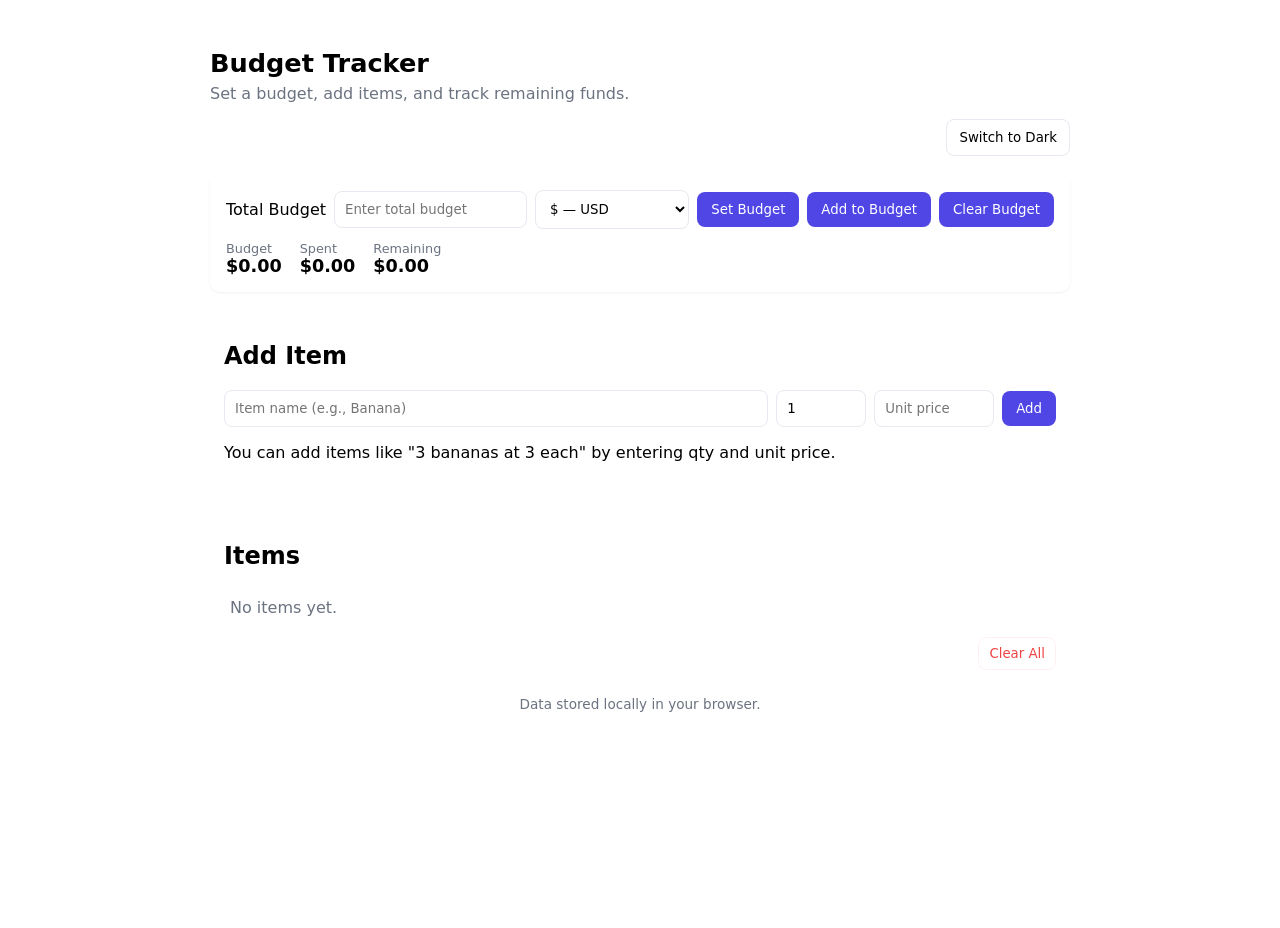
==== BudgetTracker/index.html @ 623ee90d "Update and rename Mainpage.html to index.html" ====
<!doctype html>
<html lang="en">
<head>
	<meta charset="utf-8" />
	<meta name="viewport" content="width=device-width,initial-scale=1" />
	<title>Budget Tracker</title>
	<link rel="stylesheet" href="style.css">
</head>
<body>
	<main class="container">
		<header>
			<h1>Budget Tracker</h1>
			<p class="muted">Set a budget, add items, and track remaining funds.</p>
			<div class="header-actions">
				<button id="themeToggleBtn" class="secondary">Toggle Theme</button>
			</div>
		</header>

		<section class="budget-card">
			<div class="field-row">
				<label for="budgetInput">Total Budget</label>
				<input id="budgetInput" type="number" placeholder="Enter total budget" min="0" />
				<select id="currencySelect" aria-label="Choose currency">
					<option value="USD">$ — USD</option>
					<option value="EUR">€ — EUR</option>
					<option value="GBP">£ — GBP</option>
					<option value="JPY">¥ — JPY</option>
					<option value="AUD">A$ — AUD</option>
					<option value="CAD">C$ — CAD</option>
                    <option value="PHP">₱ — PHP</option>
				</select>
				<button id="setBudgetBtn">Set Budget</button>
				<button id="addToBudgetBtn" class="secondary">Add to Budget</button>
				<button id="clearBudgetBtn" class="secondary">Clear Budget</button>
			</div>

			<div class="summary-row">
				<div>
					<div class="label">Budget</div>
					<div id="budgetAmount" class="amount">₱0.00</div>
				</div>
				<div>
					<div class="label">Spent</div>
					<div id="spentAmount" class="amount">₱0.00</div>
				</div>
				<div>
					<div class="label">Remaining</div>
					<div id="remainingAmount" class="amount">₱0.00</div>
				</div>
			</div>
		</section>

		<section class="add-item">
			<h2>Add Item</h2>
			<div class="field-row">
				<input id="itemName" type="text" placeholder="Item name (e.g., Banana)" />
				<input id="itemQty" type="number" class="qty" placeholder="Qty" min="1" value="1" />
				<input id="itemUnitPrice" type="number" class="unit" placeholder="Unit price" min="0" step="0.01" />
				<button id="addItemBtn">Add</button>
				<button id="cancelEditBtn" class="secondary hidden">Cancel</button>
			</div>
			<p class="muted small">You can add items like "3 bananas at 3 each" by entering qty and unit price.</p>
		</section>

		<section class="items-list">
			<h2>Items</h2>
			<ul id="items" class="list"></ul>
			<div class="list-actions">
				<button id="clearBtn" class="danger">Clear All</button>
			</div>
		</section>

		<footer class="attribution">Data stored locally in your browser.</footer>
	</main>

	<script src="app.js"></script>
</body>
</html>
---- BudgetTracker/style.css ----
/* Clean stylesheet for BudgetTracker */
*{box-sizing:border-box;font-family:Inter,system-ui,-apple-system,Segoe UI,Roboto,"Helvetica Neue",Arial}

:root{
    --bg: #ffffff; /* light mode page background */
    --card: #ffffff; /* card / input background */
    --accent: #4f46e5;
    --muted: #6b7280;
    --danger: #ef4444;
    --text: #000000; /* light mode text */
    --border: #e6e9ef;
    --bg-image: none;
}

html, body{
    height:100%;
    margin:0;
    background-color:var(--bg);
    background-image: var(--bg-image);
    background-size:cover;
    background-position:center;
    background-repeat:no-repeat;
    background-attachment:fixed;
    background-blend-mode:multiply;
    color:var(--text);
}

.container{max-width:900px;margin:28px auto;padding:20px}
header{margin-bottom:18px}
header h1{margin:0;font-size:1.6rem}
header .muted{color:var(--muted);margin-top:6px}

.budget-card{background:var(--card);padding:16px;border-radius:10px;box-shadow:0 1px 3px rgba(15,23,42,0.06);margin-bottom:16px;color:var(--text)}

.field-row{display:flex;gap:8px;align-items:center}
.field-row input[type=number],.field-row input[type=text],.field-row select{flex:1;padding:10px;border:1px solid var(--border);border-radius:8px;background:var(--card);color:var(--text)}
.field-row input.qty{max-width:90px}
.field-row input.unit{max-width:120px}
.field-row select{max-width:160px}
.field-row button{padding:10px 14px;background:var(--accent);color:#fff;border:none;border-radius:8px;cursor:pointer}
.field-row button:hover{filter:brightness(.95)}

.hidden{display:none}
.secondary{padding:10px 12px;border-radius:8px;border:1px solid var(--border);background:transparent;cursor:pointer;color:var(--text)}
.secondary:hover{filter:brightness(.98)}

.summary-row{display:flex;gap:18px;margin-top:12px}
.summary-row .label{color:var(--muted);font-size:.8rem}
.amount{font-weight:700;font-size:1.1rem}

.add-item{background:var(--card);padding:14px;border-radius:10px;margin-bottom:16px;color:var(--text)}
.items-list{background:var(--card);padding:14px;border-radius:10px;color:var(--text)}

.list{list-style:none;padding:0;margin:0}
.list li{display:flex;justify-content:space-between;align-items:center;padding:8px 6px;border-bottom:1px dashed rgba(0,0,0,0.06)}
.list li:last-child{border-bottom:0}

.item-left{display:flex;gap:12px;align-items:center}
.item-name{font-weight:600}
.item-amount{color:var(--muted)}

.item-actions{display:flex;align-items:center}
.item-actions button{border:0;background:transparent;cursor:pointer;margin-left:8px}
.item-actions .edit{color:var(--accent)}
.item-actions .remove{color:var(--danger)}

.list-actions{margin-top:12px;display:flex;justify-content:flex-end}
.danger{background:transparent;border:1px solid rgba(255,0,0,0.06);color:var(--danger);padding:8px 10px;border-radius:8px}
.attribution{color:var(--muted);font-size:.85rem;margin-top:12px;text-align:center}

.header-actions{display:flex;justify-content:flex-end;margin-top:8px}

/* Featured thumbnail used when this project is shown on the portfolio */
/* featured thumbnail removed (moved to portfolio Mainpage) */

@media (max-width:640px){.summary-row{flex-direction:column;gap:6px}.field-row{flex-direction:column;align-items:stretch}.field-row button{width:100%}}

/* Dark theme applied by adding .dark-theme to <html> */
.dark-theme{
    --bg: #000000; /* full black background in dark mode */
    --card: #111111; /* slightly lighter for cards/inputs */
    --accent: #8b5cf6;
    --muted: #9ca3af;
    --danger: #fca5a5;
    --text: #ffffff; /* white text */
    --border: rgba(255,255,255,0.08);
    --bg-image: url("blackbg.webp");
}

/* Smooth transitions for theme changes */
body, .budget-card, .add-item, .items-list{transition:background-color .18s ease,color .18s ease,border-color .18s ease}
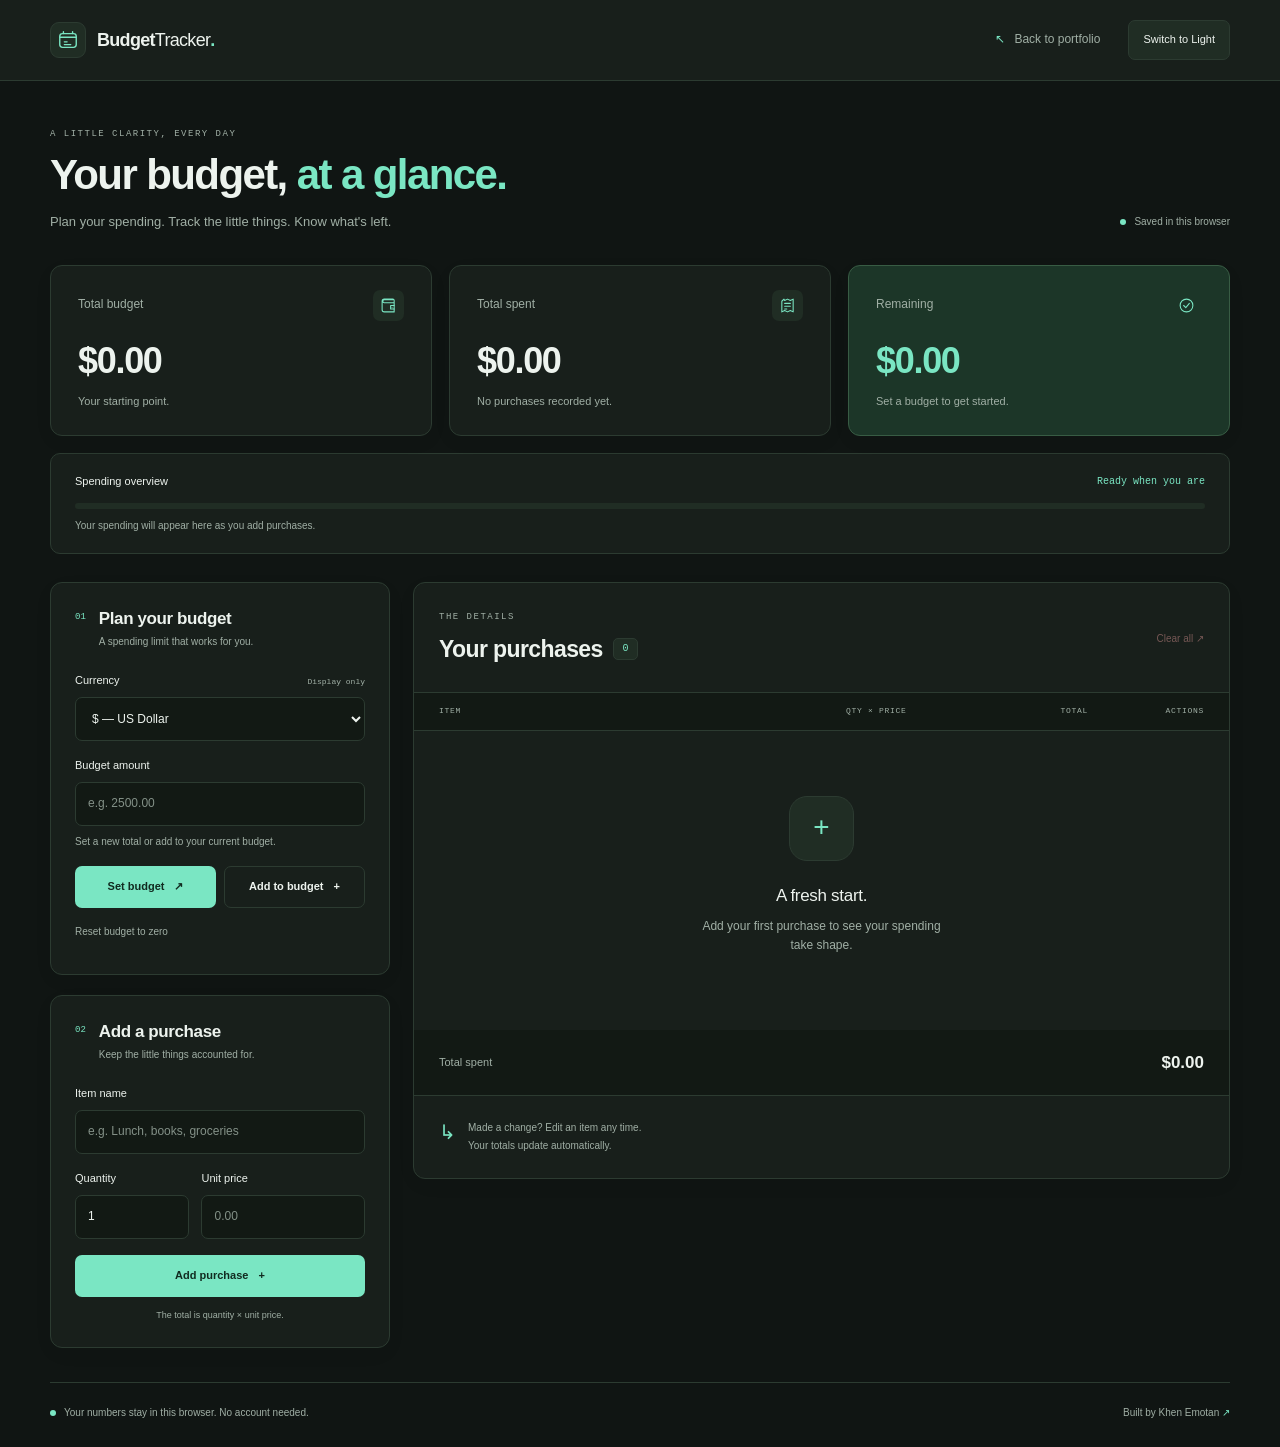
==== commit e71c8842: "Redesign portfolio and Budget Tracker" ====
--- a/BudgetTracker/index.html
+++ b/BudgetTracker/index.html
@@ -1,78 +1,85 @@
 <!doctype html>
-<html lang="en">
+<html lang="en" class="dark-theme">
 <head>
-	<meta charset="utf-8" />
-	<meta name="viewport" content="width=device-width,initial-scale=1" />
-	<title>Budget Tracker</title>
-	<link rel="stylesheet" href="style.css">
+  <meta charset="utf-8">
+  <meta name="viewport" content="width=device-width, initial-scale=1">
+  <meta name="theme-color" content="#101513">
+  <title>Budget Tracker — Khen Emotan</title>
+  <meta name="description" content="A clearer picture of everyday spending. Set your budget, record purchases, and keep track of what's left. Saved in your browser, no account needed.">
+  <link rel="icon" type="image/svg+xml" href="../assets/favicon.svg">
+  <link rel="stylesheet" href="style.css">
+  <script src="app.js" defer></script>
 </head>
 <body>
-	<main class="container">
-		<header>
-			<h1>Budget Tracker</h1>
-			<p class="muted">Set a budget, add items, and track remaining funds.</p>
-			<div class="header-actions">
-				<button id="themeToggleBtn" class="secondary">Toggle Theme</button>
-			</div>
-		</header>
+  <a class="skip-link" href="#main">Skip to dashboard</a>
+  <header class="topbar">
+    <div class="shell topbar-inner">
+      <a class="app-brand" href="./"><span class="brand-icon" aria-hidden="true"><svg viewBox="0 0 24 24" fill="none"><rect x="3" y="5" width="18" height="15" rx="3"/><path d="M3 9h18M7 5V3m10 2V3m-9 11h3m-3 3h7"/></svg></span>Budget<span class="brand-light">Tracker</span><span class="brand-dot">.</span></a>
+      <div class="topbar-actions">
+        <a class="portfolio-return" href="../index.html#projects" aria-label="Back to portfolio"><span aria-hidden="true">↖</span> <span>Back to portfolio</span></a>
+        <button id="themeToggleBtn" class="theme-toggle" type="button">Switch to Light</button>
+      </div>
+    </div>
+  </header>
+  <main id="main" class="shell dashboard">
+    <div class="page-heading">
+      <div><p class="eyebrow">A LITTLE CLARITY, EVERY DAY</p><h1>Your budget, <span>at a glance.</span></h1><p>Plan your spending. Track the little things. Know what's left.</p></div>
+      <div class="saved-note"><span class="status-dot" aria-hidden="true"></span> Saved in this browser</div>
+    </div>
 
-		<section class="budget-card">
-			<div class="field-row">
-				<label for="budgetInput">Total Budget</label>
-				<input id="budgetInput" type="number" placeholder="Enter total budget" min="0" />
-				<select id="currencySelect" aria-label="Choose currency">
-					<option value="USD">$ — USD</option>
-					<option value="EUR">€ — EUR</option>
-					<option value="GBP">£ — GBP</option>
-					<option value="JPY">¥ — JPY</option>
-					<option value="AUD">A$ — AUD</option>
-					<option value="CAD">C$ — CAD</option>
-                    <option value="PHP">₱ — PHP</option>
-				</select>
-				<button id="setBudgetBtn">Set Budget</button>
-				<button id="addToBudgetBtn" class="secondary">Add to Budget</button>
-				<button id="clearBudgetBtn" class="secondary">Clear Budget</button>
-			</div>
+    <section class="summary-row" aria-label="Budget overview" aria-live="polite" aria-atomic="true">
+      <article class="summary-card">
+        <div class="summary-top"><h2>Total budget</h2><span class="summary-icon" aria-hidden="true"><svg viewBox="0 0 24 24" fill="none"><path d="M20 8V5a2 2 0 0 0-2-2H6a3 3 0 0 0-3 3v12a3 3 0 0 0 3 3h14V8H6a2 2 0 0 1 0-4h12"/><path d="M20 12h-5v5h5m-3-2.5h.01"/></svg></span></div>
+        <div id="budgetAmount" class="amount">$0.00</div><p>Your starting point.</p>
+      </article>
+      <article class="summary-card">
+        <div class="summary-top"><h2>Total spent</h2><span class="summary-icon" aria-hidden="true"><svg viewBox="0 0 24 24" fill="none"><path d="m7 3-3 3v15l4-2 4 2 4-2 4 2V3l-4 2-4-2-4 2-1-2Z"/><path d="M8 9h8m-8 4h8m-8 4h3"/></svg></span></div>
+        <div id="spentAmount" class="amount">$0.00</div><p id="purchaseCount">No purchases recorded yet.</p>
+      </article>
+      <article id="remainingCard" class="summary-card remaining-card">
+        <div class="summary-top"><h2>Remaining</h2><span class="summary-icon" aria-hidden="true"><svg viewBox="0 0 24 24" fill="none"><circle cx="12" cy="12" r="9"/><path d="m8 12 3 3 5-6"/></svg></span></div>
+        <div id="remainingAmount" class="amount">$0.00</div><p id="remainingHint">Set a budget to get started.</p>
+      </article>
+    </section>
 
-			<div class="summary-row">
-				<div>
-					<div class="label">Budget</div>
-					<div id="budgetAmount" class="amount">₱0.00</div>
-				</div>
-				<div>
-					<div class="label">Spent</div>
-					<div id="spentAmount" class="amount">₱0.00</div>
-				</div>
-				<div>
-					<div class="label">Remaining</div>
-					<div id="remainingAmount" class="amount">₱0.00</div>
-				</div>
-			</div>
-		</section>
+    <section class="spending-panel" aria-labelledby="spending-title">
+      <div class="spending-label"><h2 id="spending-title">Spending overview</h2><span id="spendingLabel">Ready when you are</span></div>
+      <div id="spendingProgress" class="progress-track" role="progressbar" aria-label="Budget spent" aria-valuemin="0" aria-valuemax="100" aria-valuenow="0" aria-valuetext="No budget set"><div id="progressFill" class="progress-fill"></div></div>
+      <p id="spendingHint">Your spending will appear here as you add purchases.</p>
+    </section>
 
-		<section class="add-item">
-			<h2>Add Item</h2>
-			<div class="field-row">
-				<input id="itemName" type="text" placeholder="Item name (e.g., Banana)" />
-				<input id="itemQty" type="number" class="qty" placeholder="Qty" min="1" value="1" />
-				<input id="itemUnitPrice" type="number" class="unit" placeholder="Unit price" min="0" step="0.01" />
-				<button id="addItemBtn">Add</button>
-				<button id="cancelEditBtn" class="secondary hidden">Cancel</button>
-			</div>
-			<p class="muted small">You can add items like "3 bananas at 3 each" by entering qty and unit price.</p>
-		</section>
+    <div class="workspace">
+      <aside class="controls" aria-label="Budget and purchase controls">
+        <section class="panel budget-card" aria-labelledby="budget-title">
+          <div class="panel-heading"><span class="panel-number" aria-hidden="true">01</span><div><h2 id="budget-title">Plan your budget</h2><p>A spending limit that works for you.</p></div></div>
+          <form id="budgetForm">
+            <div class="field"><label for="currencySelect">Currency <span class="field-optional">Display only</span></label><select id="currencySelect"><option value="USD">$ — US Dollar</option><option value="EUR">€ — Euro</option><option value="GBP">£ — British Pound</option><option value="JPY">¥ — Japanese Yen</option><option value="AUD">A$ — Australian Dollar</option><option value="CAD">C$ — Canadian Dollar</option><option value="PHP">₱ — Philippine Peso</option></select></div>
+            <div class="field"><label for="budgetInput">Budget amount</label><input id="budgetInput" type="number" inputmode="decimal" placeholder="e.g. 2500.00" min="0" step="0.01" required aria-describedby="budgetHelp"><p id="budgetHelp" class="field-help">Set a new total or add to your current budget.</p></div>
+            <div class="budget-actions"><button id="setBudgetBtn" class="button primary" type="submit">Set budget <span aria-hidden="true">↗</span></button><button id="addToBudgetBtn" class="button secondary" type="button">Add to budget <span aria-hidden="true">+</span></button></div>
+            <button id="clearBudgetBtn" class="quiet-button" type="button">Reset budget to zero</button>
+          </form>
+        </section>
+        <section class="panel add-item" aria-labelledby="itemFormTitle">
+          <div class="panel-heading"><span class="panel-number" aria-hidden="true">02</span><div><h2 id="itemFormTitle">Add a purchase</h2><p id="itemFormHint">Keep the little things accounted for.</p></div></div>
+          <form id="itemForm">
+            <div class="field"><label for="itemName">Item name</label><input id="itemName" type="text" placeholder="e.g. Lunch, books, groceries" required maxlength="200"></div>
+            <div class="field-pair"><div class="field"><label for="itemQty">Quantity</label><input id="itemQty" type="number" inputmode="decimal" min="1" step="any" value="1" required></div><div class="field"><label for="itemUnitPrice">Unit price</label><input id="itemUnitPrice" type="number" inputmode="decimal" placeholder="0.00" min="0" step="0.01" required></div></div>
+            <div class="item-form-actions"><button id="addItemBtn" class="button primary" type="submit">Add purchase <span aria-hidden="true">+</span></button><button id="cancelEditBtn" class="button secondary hidden" type="button">Cancel</button></div>
+            <p class="field-help item-help">The total is quantity × unit price.</p>
+          </form>
+        </section>
+      </aside>
 
-		<section class="items-list">
-			<h2>Items</h2>
-			<ul id="items" class="list"></ul>
-			<div class="list-actions">
-				<button id="clearBtn" class="danger">Clear All</button>
-			</div>
-		</section>
-
-		<footer class="attribution">Data stored locally in your browser.</footer>
-	</main>
-
-	<script src="app.js"></script>
+      <section class="panel items-list" aria-labelledby="items-title">
+        <div class="items-heading"><div><p class="eyebrow">THE DETAILS</p><h2 id="items-title">Your purchases <span id="itemCount" class="count-badge">0</span></h2></div><button id="clearBtn" class="danger quiet-button" type="button">Clear all <span aria-hidden="true">↗</span></button></div>
+        <div class="list-header" aria-hidden="true"><span>ITEM</span><span>QTY × PRICE</span><span>TOTAL</span><span>ACTIONS</span></div>
+        <ul id="items" class="list" aria-label="Recorded purchases"></ul>
+        <div class="list-total"><span>Total spent</span><strong id="listSpentAmount">$0.00</strong></div>
+        <div class="list-note"><span class="note-icon" aria-hidden="true">↳</span><p>Made a change? Edit an item any time.<br>Your totals update automatically.</p></div>
+      </section>
+    </div>
+    <div id="feedback" class="feedback hidden" role="status" aria-live="polite" aria-atomic="true"></div>
+    <footer class="app-footer"><p><span class="status-dot" aria-hidden="true"></span> Your numbers stay in this browser. No account needed.</p><a href="../index.html">Built by Khen Emotan <span aria-hidden="true">↗</span></a></footer>
+  </main>
 </body>
 </html>
--- a/BudgetTracker/style.css
+++ b/BudgetTracker/style.css
@@ -1,91 +1,242 @@
-/* Clean stylesheet for BudgetTracker */
-*{box-sizing:border-box;font-family:Inter,system-ui,-apple-system,Segoe UI,Roboto,"Helvetica Neue",Arial}
-
-:root{
-    --bg: #ffffff; /* light mode page background */
-    --card: #ffffff; /* card / input background */
-    --accent: #4f46e5;
-    --muted: #6b7280;
-    --danger: #ef4444;
-    --text: #000000; /* light mode text */
-    --border: #e6e9ef;
-    --bg-image: none;
-}
-
-html, body{
-    height:100%;
-    margin:0;
-    background-color:var(--bg);
-    background-image: var(--bg-image);
-    background-size:cover;
-    background-position:center;
-    background-repeat:no-repeat;
-    background-attachment:fixed;
-    background-blend-mode:multiply;
-    color:var(--text);
-}
-
-.container{max-width:900px;margin:28px auto;padding:20px}
-header{margin-bottom:18px}
-header h1{margin:0;font-size:1.6rem}
-header .muted{color:var(--muted);margin-top:6px}
-
-.budget-card{background:var(--card);padding:16px;border-radius:10px;box-shadow:0 1px 3px rgba(15,23,42,0.06);margin-bottom:16px;color:var(--text)}
-
-.field-row{display:flex;gap:8px;align-items:center}
-.field-row input[type=number],.field-row input[type=text],.field-row select{flex:1;padding:10px;border:1px solid var(--border);border-radius:8px;background:var(--card);color:var(--text)}
-.field-row input.qty{max-width:90px}
-.field-row input.unit{max-width:120px}
-.field-row select{max-width:160px}
-.field-row button{padding:10px 14px;background:var(--accent);color:#fff;border:none;border-radius:8px;cursor:pointer}
-.field-row button:hover{filter:brightness(.95)}
-
-.hidden{display:none}
-.secondary{padding:10px 12px;border-radius:8px;border:1px solid var(--border);background:transparent;cursor:pointer;color:var(--text)}
-.secondary:hover{filter:brightness(.98)}
-
-.summary-row{display:flex;gap:18px;margin-top:12px}
-.summary-row .label{color:var(--muted);font-size:.8rem}
-.amount{font-weight:700;font-size:1.1rem}
-
-.add-item{background:var(--card);padding:14px;border-radius:10px;margin-bottom:16px;color:var(--text)}
-.items-list{background:var(--card);padding:14px;border-radius:10px;color:var(--text)}
-
-.list{list-style:none;padding:0;margin:0}
-.list li{display:flex;justify-content:space-between;align-items:center;padding:8px 6px;border-bottom:1px dashed rgba(0,0,0,0.06)}
-.list li:last-child{border-bottom:0}
-
-.item-left{display:flex;gap:12px;align-items:center}
-.item-name{font-weight:600}
-.item-amount{color:var(--muted)}
-
-.item-actions{display:flex;align-items:center}
-.item-actions button{border:0;background:transparent;cursor:pointer;margin-left:8px}
-.item-actions .edit{color:var(--accent)}
-.item-actions .remove{color:var(--danger)}
-
-.list-actions{margin-top:12px;display:flex;justify-content:flex-end}
-.danger{background:transparent;border:1px solid rgba(255,0,0,0.06);color:var(--danger);padding:8px 10px;border-radius:8px}
-.attribution{color:var(--muted);font-size:.85rem;margin-top:12px;text-align:center}
-
-.header-actions{display:flex;justify-content:flex-end;margin-top:8px}
-
-/* Featured thumbnail used when this project is shown on the portfolio */
-/* featured thumbnail removed (moved to portfolio Mainpage) */
-
-@media (max-width:640px){.summary-row{flex-direction:column;gap:6px}.field-row{flex-direction:column;align-items:stretch}.field-row button{width:100%}}
-
-/* Dark theme applied by adding .dark-theme to <html> */
-.dark-theme{
-    --bg: #000000; /* full black background in dark mode */
-    --card: #111111; /* slightly lighter for cards/inputs */
-    --accent: #8b5cf6;
-    --muted: #9ca3af;
-    --danger: #fca5a5;
-    --text: #ffffff; /* white text */
-    --border: rgba(255,255,255,0.08);
-    --bg-image: url("blackbg.webp");
-}
-
-/* Smooth transitions for theme changes */
-body, .budget-card, .add-item, .items-list{transition:background-color .18s ease,color .18s ease,border-color .18s ease}
+/* A shared visual language with the portfolio; both themes remain supported. */
+:root {
+  color-scheme: light;
+  --bg: #f3f6f3;
+  --card: #ffffff;
+  --input: #f8faf8;
+  --text: #18281f;
+  --muted: #637268;
+  --border: #dce5dd;
+  --accent: #176c50;
+  --button: #78e4bc;
+  --button-text: #122d21;
+  --subtle: #eaf4ed;
+  --remaining: #e1f3e7;
+  --remaining-border: #b5d8bf;
+  --danger: #b03339;
+  --danger-bg: #fcebed;
+  --shadow: 0 6px 22px #213a2905;
+  --mono: Consolas, "Liberation Mono", monospace;
+}
+.dark-theme {
+  color-scheme: dark;
+  --bg: #101513;
+  --card: #181f1b;
+  --input: #121914;
+  --text: #edf3ee;
+  --muted: #a0afa5;
+  --border: #2c3b31;
+  --accent: #7ae6c3;
+  --button: #7ae6c3;
+  --button-text: #112b20;
+  --subtle: #202d24;
+  --remaining: #1c3628;
+  --remaining-border: #385c44;
+  --danger: #ffaaaa;
+  --danger-bg: #382025;
+  --shadow: 0 6px 22px #00000008;
+}
+* { box-sizing: border-box; }
+body { margin: 0; background: var(--bg); color: var(--text); font: 14px/1.6 Inter, "Segoe UI", Arial, sans-serif; -webkit-font-smoothing: antialiased; }
+a { color: inherit; text-decoration: none; }
+button, input, select { font: inherit; }
+button, select { cursor: pointer; }
+button { transition: background .18s, border-color .18s, color .18s; }
+h1, h2, p { margin: 0; }
+button, a { -webkit-tap-highlight-color: transparent; }
+svg { display: block; width: 22px; height: 22px; stroke: currentColor; stroke-width: 1.5; stroke-linecap: round; stroke-linejoin: round; }
+:focus-visible { outline: 2px solid var(--accent); outline-offset: 4px; }
+::selection { background: var(--button); color: var(--button-text); }
+.hidden { display: none !important; }
+.shell { width: min(1180px, calc(100% - 80px)); margin-inline: auto; }
+.skip-link { position: fixed; z-index: 50; left: 12px; top: 12px; padding: 12px 20px; background: var(--button); color: var(--button-text); transform: translateY(-150%); }
+.skip-link:focus { transform: translateY(0); }
+.topbar { border-bottom: 1px solid var(--border); background: var(--card); }
+.topbar-inner { display: flex; align-items: center; justify-content: space-between; min-height: 80px; gap: 20px; }
+.app-brand { display: inline-flex; align-items: center; font-size: 18px; font-weight: 650; letter-spacing: -.7px; }
+.brand-light { font-weight: 400; }
+.brand-dot { color: var(--accent); }
+.brand-icon { display: grid; place-items: center; width: 36px; height: 36px; margin-right: 11px; border: 1px solid var(--border); border-radius: 9px; color: var(--accent); background: var(--subtle); }
+.topbar-actions { display: flex; align-items: center; gap: 28px; }
+.portfolio-return { font-size: 12px; color: var(--muted); }
+.portfolio-return > span:first-child { color: var(--accent); margin-right: 6px; }
+.portfolio-return:hover { color: var(--accent); }
+.theme-toggle { background: var(--subtle); color: var(--text); border: 1px solid var(--border); padding: 9px 14px; min-height: 40px; border-radius: 7px; font-size: 11px; }
+.theme-toggle:hover { border-color: var(--accent); }
+.dashboard { padding-block: 46px 26px; }
+.page-heading { display: flex; align-items: flex-end; justify-content: space-between; gap: 20px; margin-bottom: 32px; }
+.eyebrow { font: 9px/1.6 var(--mono); letter-spacing: 1.5px; color: var(--muted); }
+.page-heading h1 { font-size: clamp(30px, 3.6vw, 42px); line-height: 1.2; letter-spacing: -1.6px; font-weight: 600; margin-top: 9px; }
+.page-heading h1 span { color: var(--accent); }
+.page-heading > div > p:last-child { color: var(--muted); font-size: 13px; margin-top: 11px; }
+.saved-note { display: flex; align-items: center; gap: 8px; white-space: nowrap; padding-bottom: 3px; color: var(--muted); font-size: 10px; }
+.status-dot { display: inline-block; width: 6px; height: 6px; flex-shrink: 0; border-radius: 50%; background: var(--accent); }
+.summary-row { display: grid; grid-template-columns: repeat(3, minmax(0, 1fr)); gap: 17px; }
+.summary-card { padding: 24px 27px; border: 1px solid var(--border); border-radius: 12px; background: var(--card); box-shadow: var(--shadow); min-width: 0; }
+.summary-top { display: flex; align-items: center; justify-content: space-between; gap: 12px; }
+.summary-top h2 { font-size: 12px; font-weight: 500; color: var(--muted); }
+.summary-icon { color: var(--accent); background: var(--subtle); border-radius: 7px; padding: 7px; }
+.summary-icon svg { width: 17px; height: 17px; }
+.amount { font-size: clamp(24px, 3vw, 36px); font-weight: 600; letter-spacing: -1.3px; line-height: 1.3; margin-top: 17px; font-variant-numeric: tabular-nums; overflow-wrap: anywhere; }
+.summary-card > p { font-size: 11px; margin-top: 9px; color: var(--muted); }
+.remaining-card { background: var(--remaining); border-color: var(--remaining-border); }
+.remaining-card .amount { color: var(--accent); }
+.remaining-card .summary-icon { background: transparent; }
+.remaining-card.is-over-budget { background: var(--danger-bg); border-color: var(--danger); }
+.remaining-card.is-over-budget .summary-icon { color: var(--danger); }
+.spending-panel { border: 1px solid var(--border); border-radius: 10px; padding: 19px 24px; margin-top: 17px; background: var(--card); }
+.spending-label { display: flex; align-items: center; justify-content: space-between; gap: 16px; margin-bottom: 12px; }
+.spending-label h2 { font-size: 11px; font-weight: 500; }
+.spending-label > span { font: 10px var(--mono); color: var(--accent); }
+.progress-track { height: 6px; background: var(--subtle); border-radius: 10px; overflow: hidden; }
+.progress-fill { width: 0; height: 100%; background: var(--accent); border-radius: inherit; transition: width .25s; }
+.spending-panel > p { color: var(--muted); font-size: 10px; margin-top: 9px; }
+.workspace { display: grid; grid-template-columns: 340px minmax(0, 1fr); gap: 23px; align-items: start; margin-top: 28px; }
+.controls { display: grid; gap: 20px; }
+.panel { background: var(--card); border: 1px solid var(--border); border-radius: 12px; box-shadow: var(--shadow); min-width: 0; }
+.budget-card, .add-item { padding: 24px; }
+.panel-heading { display: flex; gap: 13px; align-items: flex-start; margin-bottom: 22px; }
+.panel-number { color: var(--accent); font: 9px var(--mono); padding-top: 5px; }
+.panel-heading h2 { font-size: 17px; font-weight: 600; line-height: 1.4; letter-spacing: -.4px; }
+.panel-heading p { color: var(--muted); font-size: 10px; margin-top: 4px; }
+.field { margin-bottom: 16px; min-width: 0; }
+.field label { display: flex; align-items: center; justify-content: space-between; color: var(--text); font-size: 11px; margin-bottom: 7px; }
+.field-optional { color: var(--muted); font: 8px var(--mono); }
+.field input, .field select { width: 100%; min-width: 0; border: 1px solid var(--border); color: var(--text); background: var(--input); border-radius: 7px; min-height: 44px; padding: 10px 12px; font-size: 12px; }
+.field input::placeholder { color: var(--muted); opacity: .8; }
+.field input:focus, .field select:focus { outline: 2px solid var(--accent); outline-offset: 1px; }
+.field input[aria-invalid="true"] { border-color: var(--danger); }
+.field-help { font-size: 10px; line-height: 1.7; color: var(--muted); margin-top: 7px; }
+.budget-actions { display: grid; grid-template-columns: 1fr 1fr; gap: 8px; }
+.button { display: inline-flex; align-items: center; justify-content: center; gap: 10px; border-radius: 7px; padding: 10px 12px; min-height: 42px; font-size: 11px; font-weight: 600; border: 1px solid transparent; }
+.primary { background: var(--button); color: var(--button-text); }
+.primary:hover { filter: brightness(1.06); }
+.secondary { background: transparent; color: var(--text); border-color: var(--border); }
+.secondary:hover { border-color: var(--accent); background: var(--subtle); }
+.quiet-button { color: var(--muted); background: transparent; border: 0; font-size: 10px; padding: 8px 0; min-height: 36px; }
+.quiet-button:hover { color: var(--accent); }
+#clearBudgetBtn { margin-top: 6px; }
+.field-pair { display: grid; grid-template-columns: .7fr 1fr; gap: 12px; }
+.item-form-actions { display: flex; gap: 9px; }
+.item-form-actions .primary { flex: 1; }
+.item-help { text-align: center; margin-top: 11px; font-size: 9px; }
+.add-item.is-editing { border-color: var(--accent); }
+.items-list { overflow: hidden; }
+.items-heading { display: flex; align-items: center; justify-content: space-between; gap: 15px; padding: 27px 25px 24px; }
+.items-heading h2 { display: flex; align-items: center; gap: 10px; font-size: 23px; font-weight: 600; letter-spacing: -.6px; margin-top: 7px; }
+.count-badge { color: var(--accent); background: var(--subtle); border: 1px solid var(--border); border-radius: 5px; min-width: 25px; padding: 2px 6px; text-align: center; font: 10px/1.6 var(--mono); }
+.danger { color: var(--danger); }
+.danger:hover { color: var(--danger); text-decoration: underline; }
+.danger:disabled { opacity: .4; cursor: default; text-decoration: none; }
+.list-header { display: grid; grid-template-columns: minmax(0, 1fr) 120px 110px 104px; gap: 12px; padding: 12px 25px; border-top: 1px solid var(--border); border-bottom: 1px solid var(--border); color: var(--muted); font: 8px/1.6 var(--mono); letter-spacing: .7px; background: var(--input); }
+.list-header > span:nth-child(3) { text-align: right; }
+.list-header > span:last-child { text-align: right; }
+.list { list-style: none; padding: 0; margin: 0; }
+.list > li:not(.empty-state) { display: flex; align-items: center; gap: 12px; padding: 20px 25px; border-bottom: 1px solid var(--border); }
+.item-left { display: grid; grid-template-columns: minmax(0, 1fr) 120px 110px; gap: 12px; align-items: center; flex: 1; min-width: 0; }
+.item-name { display: flex; align-items: center; gap: 10px; font-size: 12px; font-weight: 500; min-width: 0; }
+.item-name > span:last-child { overflow-wrap: anywhere; }
+.item-symbol { display: grid; place-items: center; background: var(--subtle); border: 1px solid var(--border); border-radius: 7px; color: var(--accent); width: 30px; height: 30px; flex-shrink: 0; font: 10px var(--mono); }
+.item-detail { color: var(--muted); font-size: 10px; }
+.item-amount { font-size: 12px; font-weight: 600; font-variant-numeric: tabular-nums; text-align: right; overflow-wrap: anywhere; }
+.item-actions { display: flex; align-items: center; justify-content: flex-end; gap: 6px; width: 104px; flex-shrink: 0; }
+.item-actions button { background: transparent; border: 1px solid transparent; padding: 6px 5px; min-height: 34px; font-size: 10px; border-radius: 5px; }
+.item-actions button:hover { background: var(--subtle); border-color: var(--border); }
+.item-actions .edit { color: var(--accent); }
+.item-actions .remove { color: var(--danger); }
+.empty-state { display: grid; justify-items: center; text-align: center; padding: 65px 22px 75px; }
+.empty-icon { display: grid; place-items: center; width: 65px; height: 65px; background: var(--subtle); border: 1px solid var(--border); border-radius: 18px; color: var(--accent); margin-bottom: 21px; font: 28px var(--mono); }
+.empty-state h3 { font-size: 17px; font-weight: 500; letter-spacing: -.3px; margin: 0 0 8px; }
+.empty-state p { font-size: 12px; color: var(--muted); max-width: 250px; }
+.list-total { display: flex; align-items: center; justify-content: space-between; gap: 20px; padding: 19px 25px; background: var(--input); border-bottom: 1px solid var(--border); }
+.list-total > span { font-size: 11px; color: var(--muted); }
+.list-total > strong { font-size: 17px; font-weight: 600; font-variant-numeric: tabular-nums; overflow-wrap: anywhere; }
+.list-note { display: flex; gap: 12px; align-items: flex-start; padding: 23px 25px; }
+.note-icon { color: var(--accent); font-size: 20px; line-height: 1.3; }
+.list-note p { font-size: 10px; color: var(--muted); line-height: 1.8; }
+.feedback { position: fixed; left: 50%; bottom: 25px; transform: translateX(-50%); z-index: 30; background: var(--card); color: var(--text); border: 1px solid var(--accent); border-radius: 9px; padding: 14px 21px; box-shadow: 0 9px 30px #0003; width: max-content; max-width: calc(100% - 32px); font-size: 12px; }
+.feedback.error { border-color: var(--danger); color: var(--danger); }
+.app-footer { display: flex; align-items: center; justify-content: space-between; gap: 20px; color: var(--muted); border-top: 1px solid var(--border); padding-top: 22px; margin-top: 34px; font-size: 10px; }
+.app-footer p { display: flex; gap: 8px; align-items: center; }
+.app-footer a:hover, .app-footer a > span { color: var(--accent); }
+@media (max-width: 1140px) {
+  .shell { width: calc(100% - 48px); }
+  .workspace { grid-template-columns: 300px minmax(0, 1fr); gap: 18px; }
+  .budget-card, .add-item { padding: 20px; }
+  .list-header { grid-template-columns: minmax(0, 1fr) 80px 86px 92px; gap: 10px; padding-inline: 20px; }
+  .item-left { grid-template-columns: minmax(0, 1fr) 80px 86px; gap: 10px; }
+  .item-actions { width: 92px; gap: 2px; }
+  .list > li:not(.empty-state) { padding-inline: 20px; gap: 10px; }
+  .item-symbol { display: none; }
+}
+@media (max-width: 940px) {
+  .workspace { grid-template-columns: 1fr; }
+  .controls { grid-template-columns: 1fr 1fr; align-items: start; }
+  .summary-card { padding: 22px; }
+  .saved-note { display: none; }
+  .list-header { grid-template-columns: minmax(0, 1fr) 120px 110px 104px; }
+  .item-left { grid-template-columns: minmax(0, 1fr) 120px 110px; }
+  .item-actions { width: 104px; }
+  .item-symbol { display: grid; }
+}
+@media (max-width: 620px) {
+  .shell { width: calc(100% - 32px); }
+  .topbar-inner { min-height: 70px; gap: 10px; }
+  .app-brand { font-size: 16px; }
+  .brand-icon { width: 30px; height: 30px; margin-right: 7px; }
+  .brand-icon svg { width: 18px; height: 18px; }
+  .topbar-actions { gap: 12px; }
+  .portfolio-return { display: inline-flex; align-items: center; justify-content: center; min-width: 32px; min-height: 40px; font-size: 17px; }
+  .portfolio-return > span:last-child { display: none; }
+  .portfolio-return > span:first-child { margin: 0; }
+  .theme-toggle { font-size: 9px; padding: 8px 10px; min-height: 36px; }
+  .dashboard { padding-top: 30px; }
+  .page-heading { margin-bottom: 25px; }
+  .page-heading h1 { font-size: 34px; letter-spacing: -1.1px; max-width: 290px; }
+  .page-heading > div > p:last-child { font-size: 12px; max-width: 280px; }
+  .summary-row { grid-template-columns: 1fr 1fr; gap: 12px; }
+  .summary-card { padding: 18px 15px; }
+  .summary-top h2 { font-size: 10px; }
+  .summary-icon { padding: 5px; }
+  .summary-icon svg { width: 14px; height: 14px; }
+  .amount { font-size: 26px; letter-spacing: -.8px; margin-top: 17px; }
+  .summary-card > p { font-size: 9px; }
+  .remaining-card { grid-column: 1 / -1; }
+  .remaining-card .amount { font-size: 36px; margin-top: 5px; }
+  .remaining-card .summary-top { align-items: center; }
+  .spending-panel { padding: 18px; margin-top: 12px; }
+  .spending-label { gap: 10px; }
+  .spending-label h2 { font-size: 10px; }
+  .spending-label > span { font-size: 8px; }
+  .controls { grid-template-columns: 1fr; gap: 16px; }
+  .workspace { margin-top: 22px; gap: 20px; }
+  .budget-card, .add-item { padding: 23px; }
+  .panel-heading p { font-size: 11px; }
+  .field label { font-size: 12px; }
+  .field input, .field select { font-size: 16px; min-height: 46px; }
+  .button { font-size: 12px; min-height: 44px; }
+  .items-heading { padding: 23px 20px; }
+  .items-heading h2 { font-size: 21px; }
+  .list-header { display: none; }
+  .list > li:not(.empty-state) { flex-direction: column; align-items: stretch; gap: 10px; padding: 20px; }
+  .item-left { grid-template-columns: minmax(0, 1fr) auto; gap: 7px 12px; }
+  .item-name { font-size: 13px; }
+  .item-amount { grid-column: 2; grid-row: 1; font-size: 14px; }
+  .item-detail { grid-column: 1 / -1; font-size: 11px; margin-left: 40px; }
+  .item-actions { width: auto; justify-content: flex-end; gap: 10px; }
+  .item-actions button { border-color: var(--border); padding: 7px 12px; min-height: 44px; font-size: 11px; }
+  .empty-state { padding-block: 45px 55px; }
+  .app-footer { flex-direction: column; align-items: flex-start; gap: 12px; font-size: 9px; padding-bottom: 12px; }
+}
+@media (max-width: 360px) {
+  .app-brand { font-size: 14px; }
+  .topbar-actions { gap: 8px; }
+  .theme-toggle { padding-inline: 8px; }
+  .page-heading h1 { font-size: 30px; }
+  .summary-card { padding: 15px 12px; }
+  .summary-icon { display: none; }
+  .amount { font-size: 23px; }
+  .budget-card, .add-item { padding: 20px; }
+  .items-heading h2 { font-size: 18px; }
+}
+@media (prefers-reduced-motion: reduce) { *, *::before, *::after { transition: none !important; animation: none !important; } }
